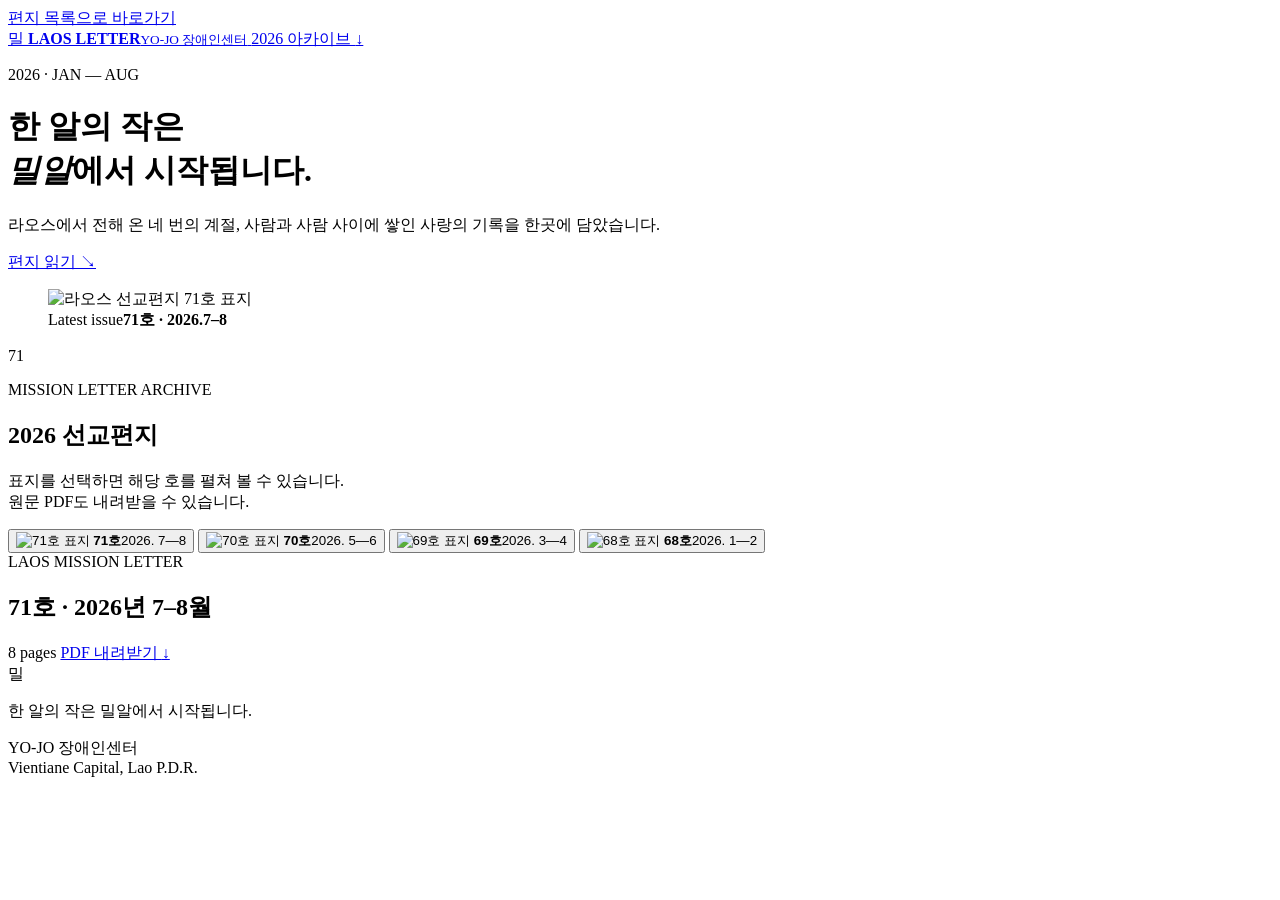
==== index.html @ 635e32bf "Initialize 2026 Laos mission letter archive" ====
<!doctype html>
<html lang="ko">
<head>
  <meta charset="utf-8">
  <meta name="viewport" content="width=device-width, initial-scale=1">
  <meta name="description" content="YO-JO 장애인센터 2026년 1월부터 8월까지의 라오스 선교편지 아카이브">
  <title>라오스 선교편지 · 2026</title>
  <link rel="stylesheet" href="styles.css">
</head>
<body>
  <a class="skip-link" href="#letters">편지 목록으로 바로가기</a>
  <header class="masthead">
    <nav class="nav shell" aria-label="주요 메뉴">
      <a class="brand" href="#top" aria-label="처음으로">
        <span class="brand-mark" aria-hidden="true">밀</span>
        <span><b>LAOS LETTER</b><small>YO-JO 장애인센터</small></span>
      </a>
      <a class="nav-link" href="#letters">2026 아카이브 <span>↓</span></a>
    </nav>

    <div id="top" class="hero shell">
      <div class="hero-copy">
        <p class="eyebrow">2026 · JAN — AUG</p>
        <h1>한 알의 작은<br><em>밀알</em>에서 시작됩니다.</h1>
        <p class="intro">라오스에서 전해 온 네 번의 계절, 사람과 사람 사이에 쌓인 사랑의 기록을 한곳에 담았습니다.</p>
        <a class="primary-button" href="#letters">편지 읽기 <span aria-hidden="true">↘</span></a>
      </div>
      <figure class="hero-cover">
        <img src="assets/pages/71-1.jpg" alt="라오스 선교편지 71호 표지" width="992" height="1403">
        <figcaption><span>Latest issue</span><b>71호 · 2026.7–8</b></figcaption>
      </figure>
      <div class="issue-number" aria-hidden="true">71</div>
    </div>
  </header>

  <main id="letters" class="archive shell">
    <div class="section-heading">
      <div>
        <p class="eyebrow">MISSION LETTER ARCHIVE</p>
        <h2>2026 선교편지</h2>
      </div>
      <p>표지를 선택하면 해당 호를 펼쳐 볼 수 있습니다.<br>원문 PDF도 내려받을 수 있습니다.</p>
    </div>

    <div class="issue-grid" role="list">
      <button class="issue-card active" data-issue="71" role="listitem" aria-pressed="true">
        <span class="cover-wrap"><img src="assets/pages/71-1.jpg" alt="71호 표지" loading="lazy"></span>
        <span class="card-meta"><b>71호</b><span>2026. 7—8</span></span>
      </button>
      <button class="issue-card" data-issue="70" role="listitem" aria-pressed="false">
        <span class="cover-wrap"><img src="assets/pages/70-1.jpg" alt="70호 표지" loading="lazy"></span>
        <span class="card-meta"><b>70호</b><span>2026. 5—6</span></span>
      </button>
      <button class="issue-card" data-issue="69" role="listitem" aria-pressed="false">
        <span class="cover-wrap"><img src="assets/pages/69-1.jpg" alt="69호 표지" loading="lazy"></span>
        <span class="card-meta"><b>69호</b><span>2026. 3—4</span></span>
      </button>
      <button class="issue-card" data-issue="68" role="listitem" aria-pressed="false">
        <span class="cover-wrap"><img src="assets/pages/68-1.jpg" alt="68호 표지" loading="lazy"></span>
        <span class="card-meta"><b>68호</b><span>2026. 1—2</span></span>
      </button>
    </div>

    <section class="reader" aria-live="polite">
      <div class="reader-bar">
        <div><span id="reader-kicker">LAOS MISSION LETTER</span><h2 id="reader-title">71호 · 2026년 7–8월</h2></div>
        <div class="reader-actions">
          <span id="page-count">8 pages</span>
          <a id="pdf-link" href="assets/pdf/71.pdf" download>PDF 내려받기 <span aria-hidden="true">↓</span></a>
        </div>
      </div>
      <div id="page-stack" class="page-stack"></div>
    </section>
  </main>

  <footer>
    <div class="shell footer-inner">
      <div><span class="footer-mark">밀</span><p>한 알의 작은 밀알에서 시작됩니다.</p></div>
      <p>YO-JO 장애인센터<br>Vientiane Capital, Lao P.D.R.</p>
    </div>
  </footer>

  <script src="app.js"></script>
</body>
</html>
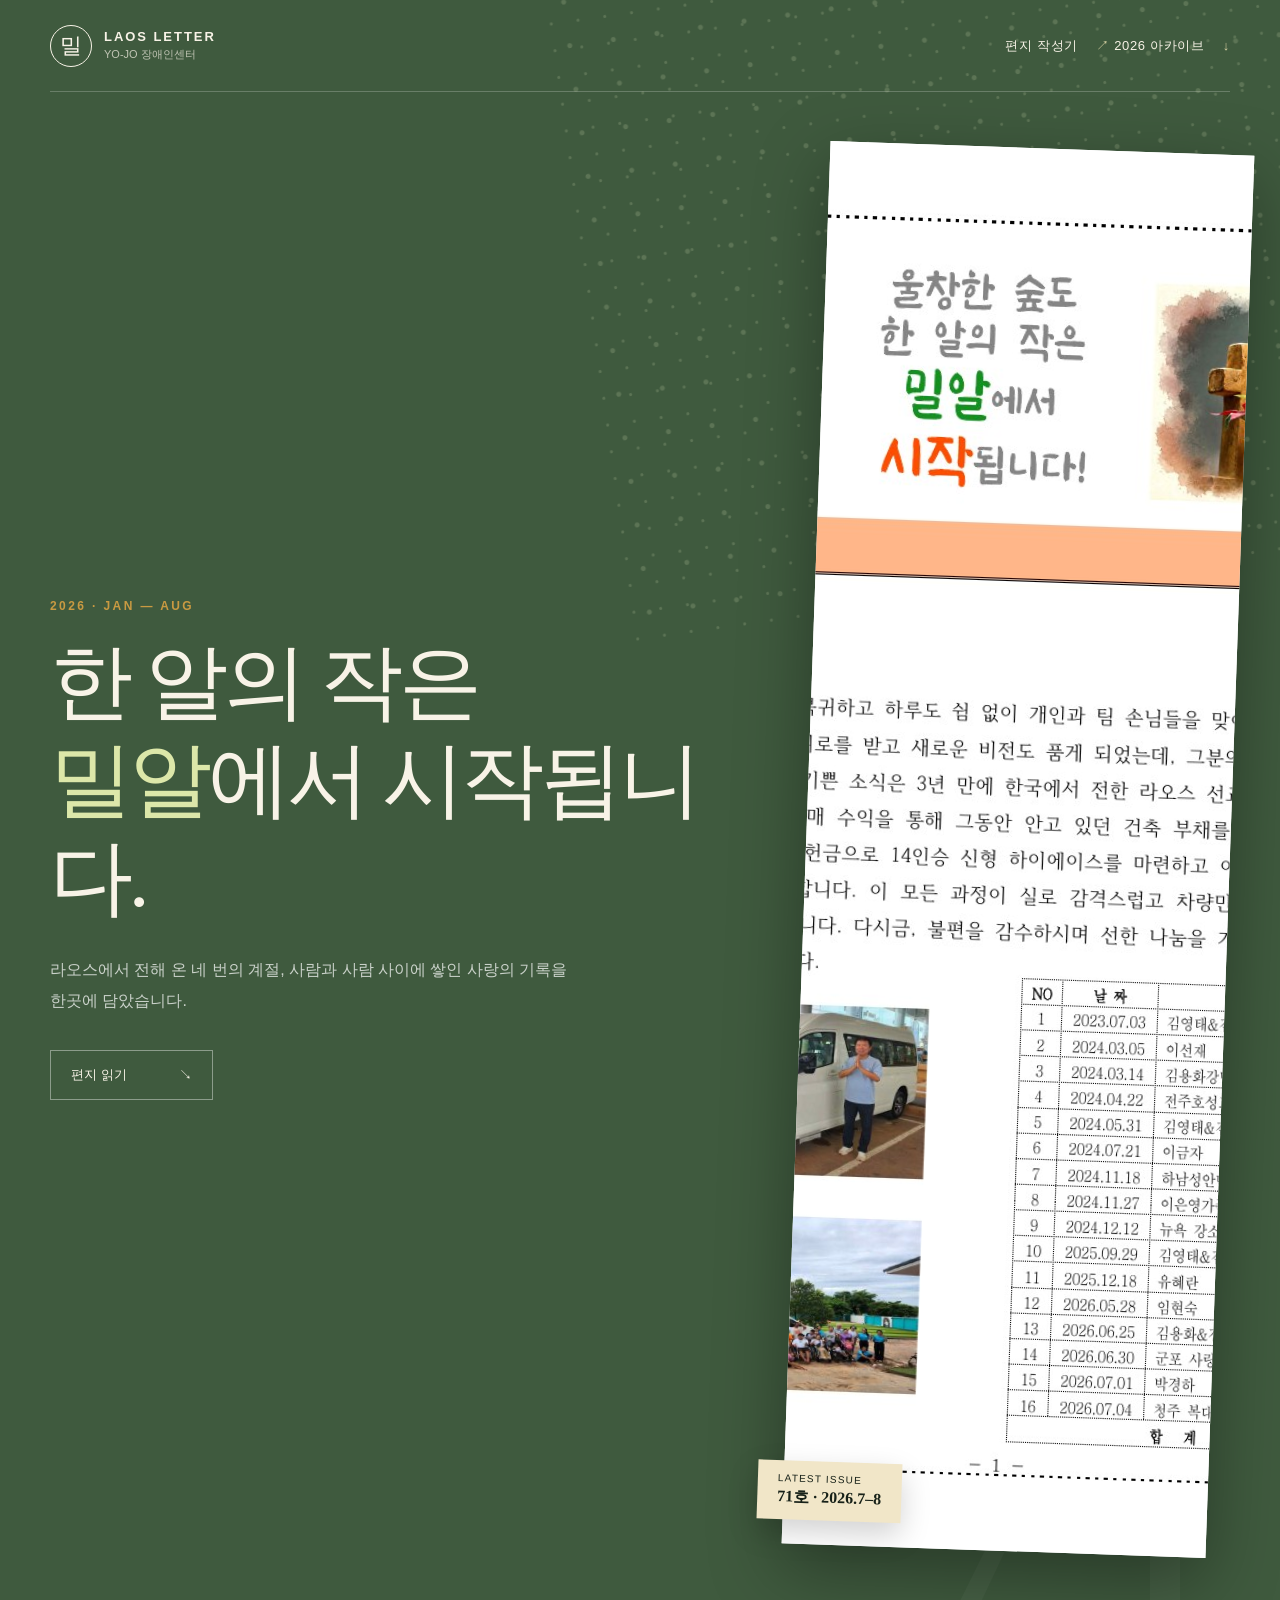
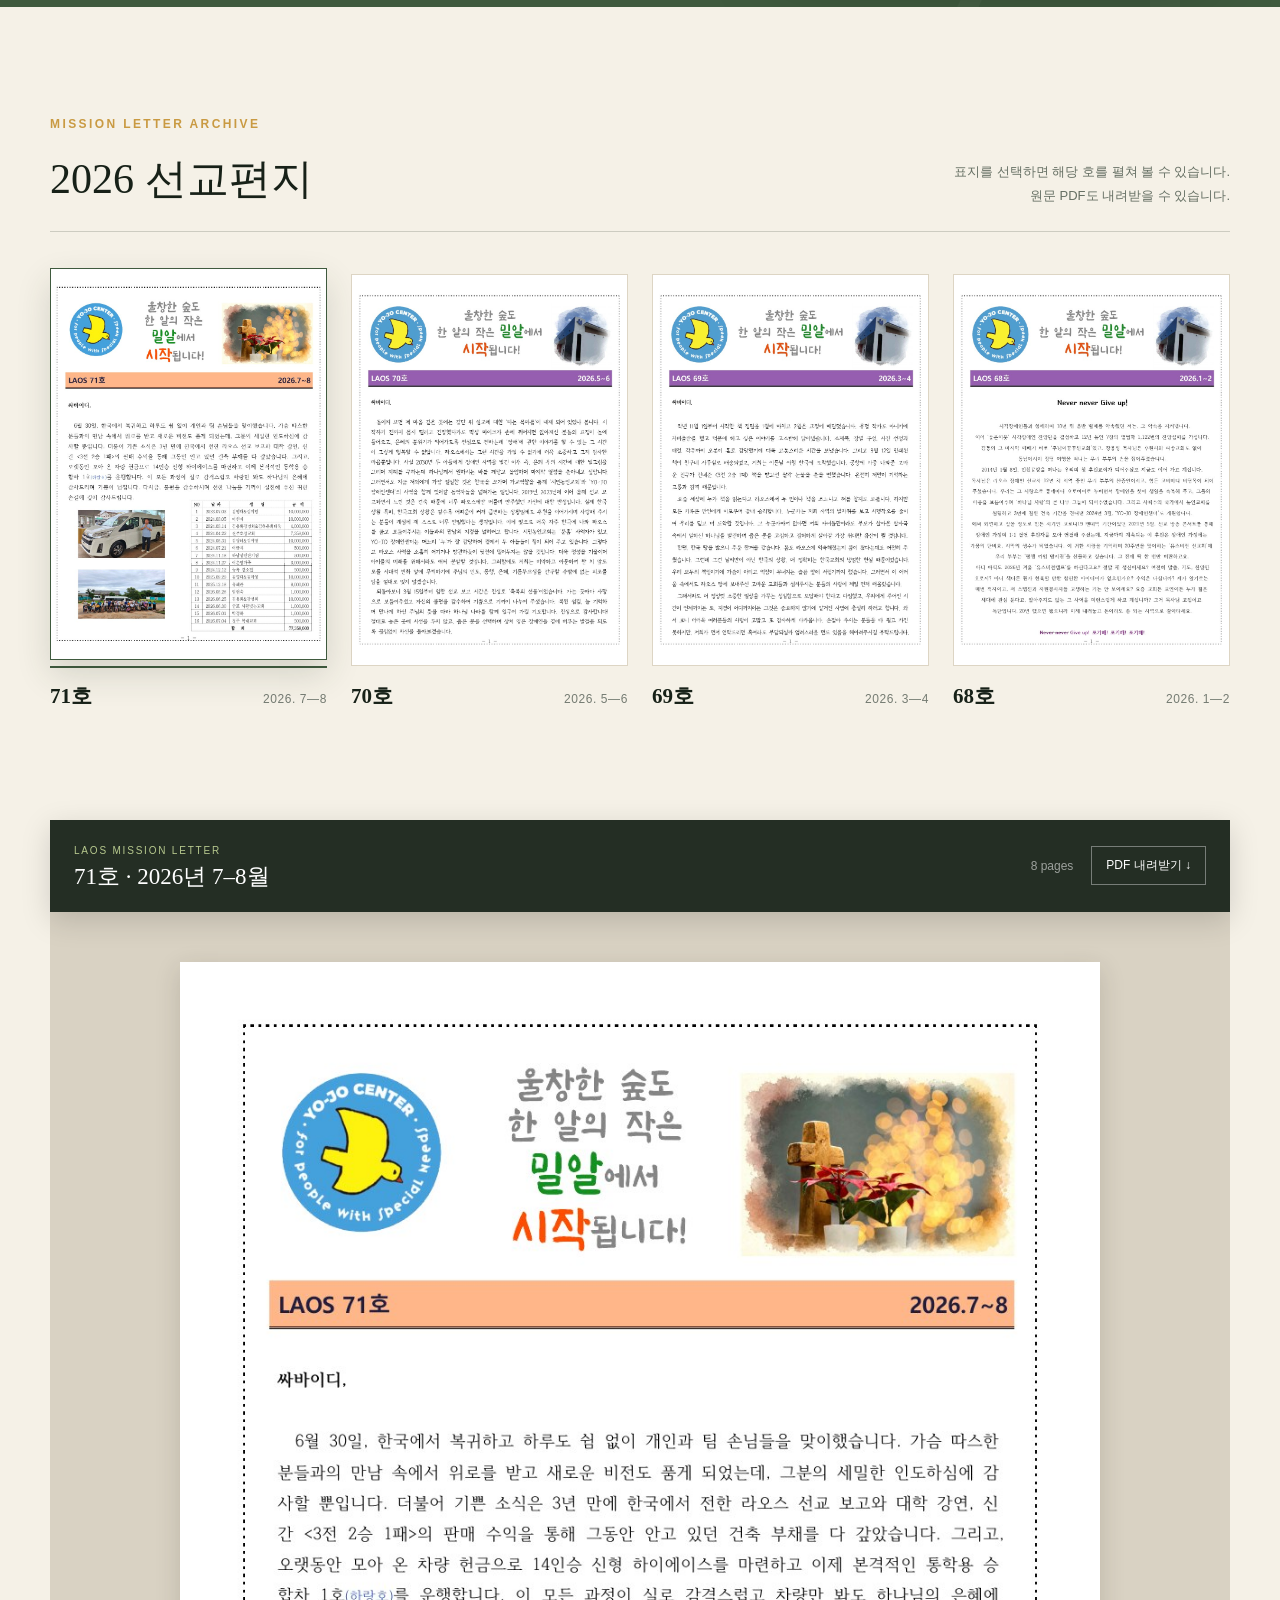
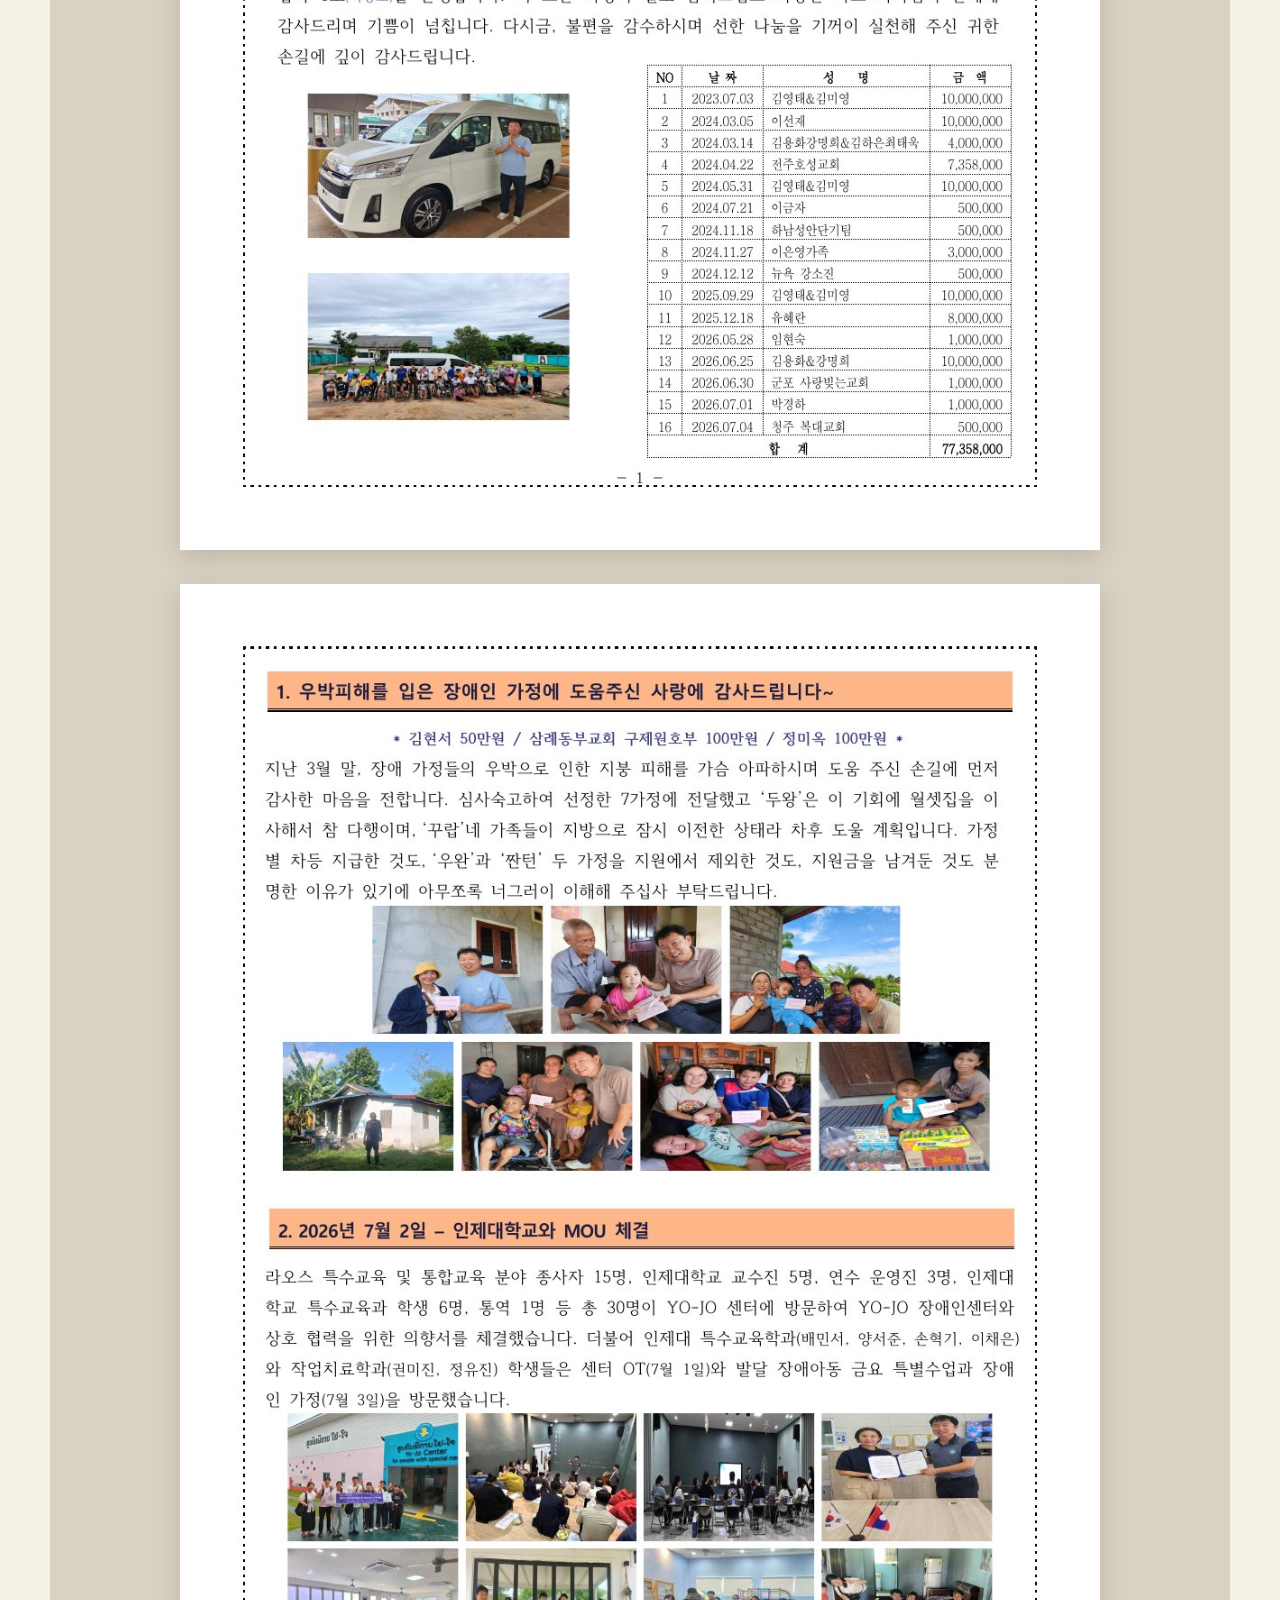
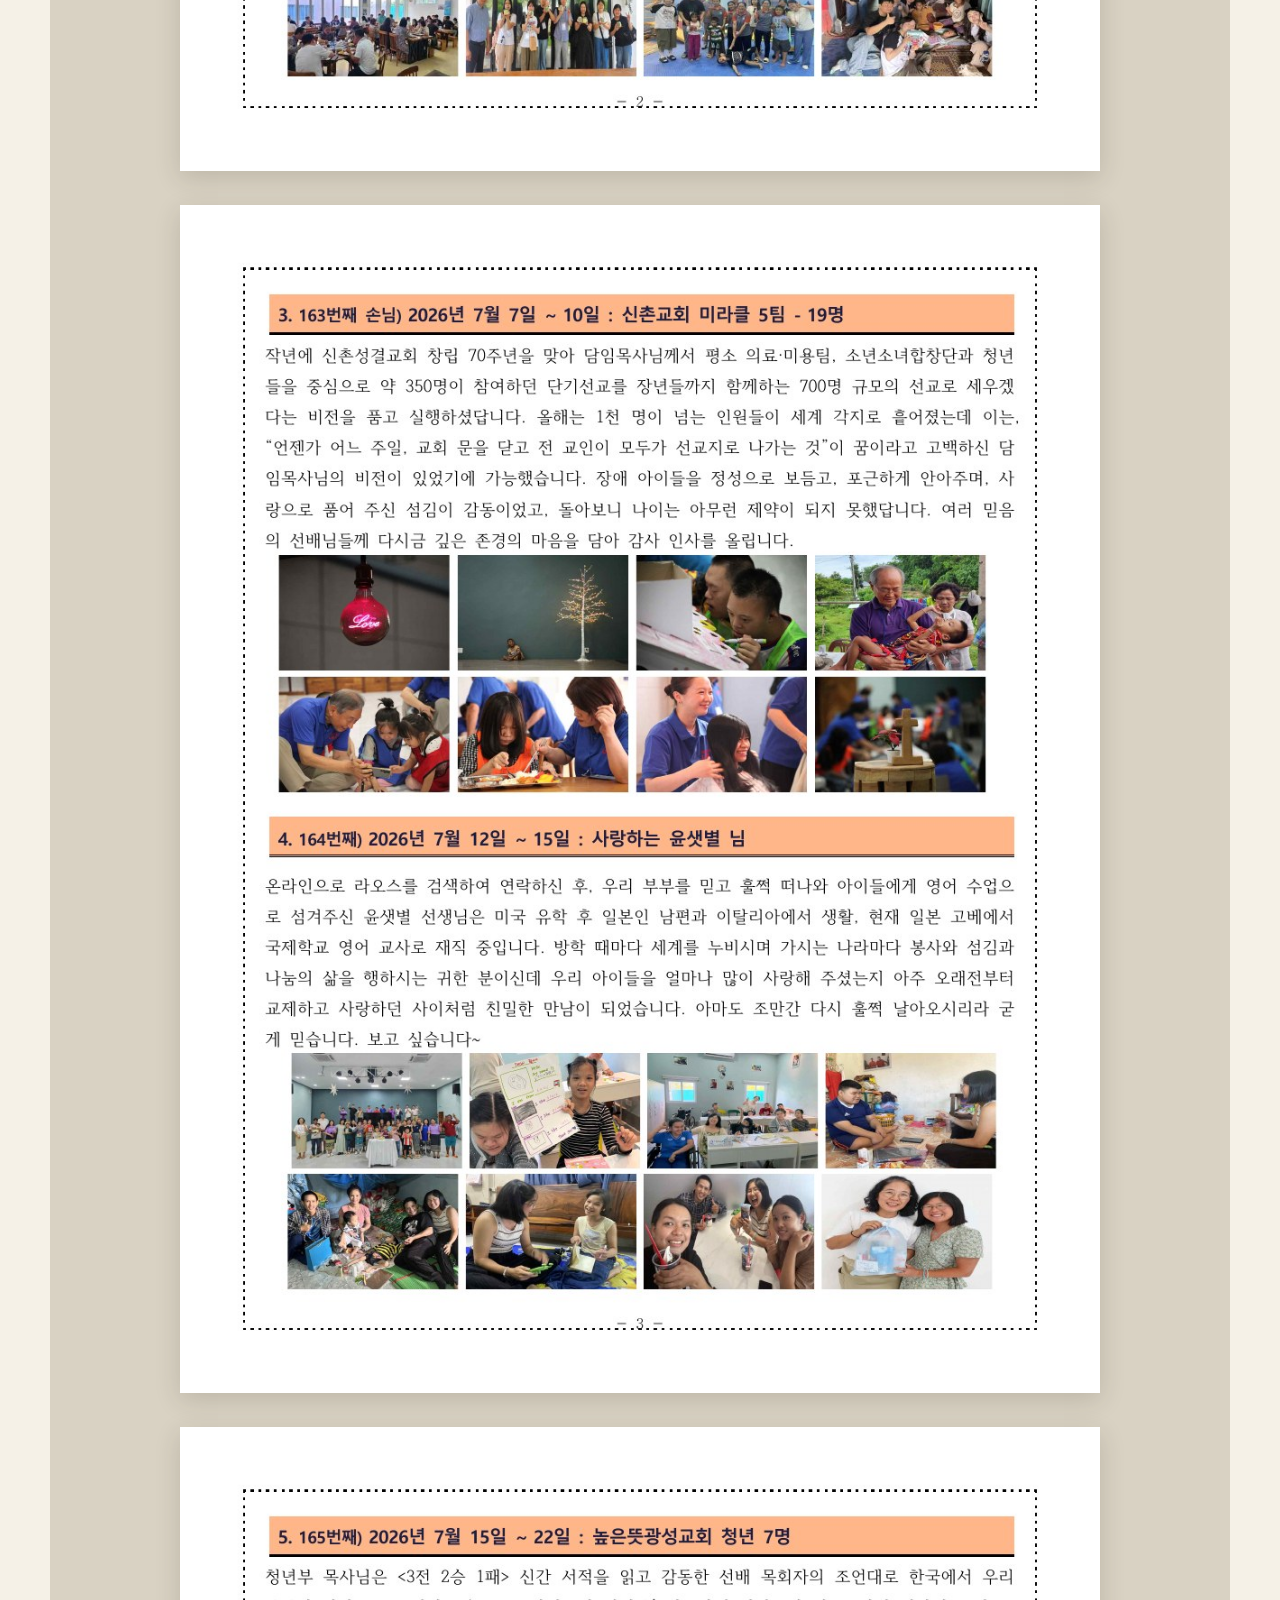
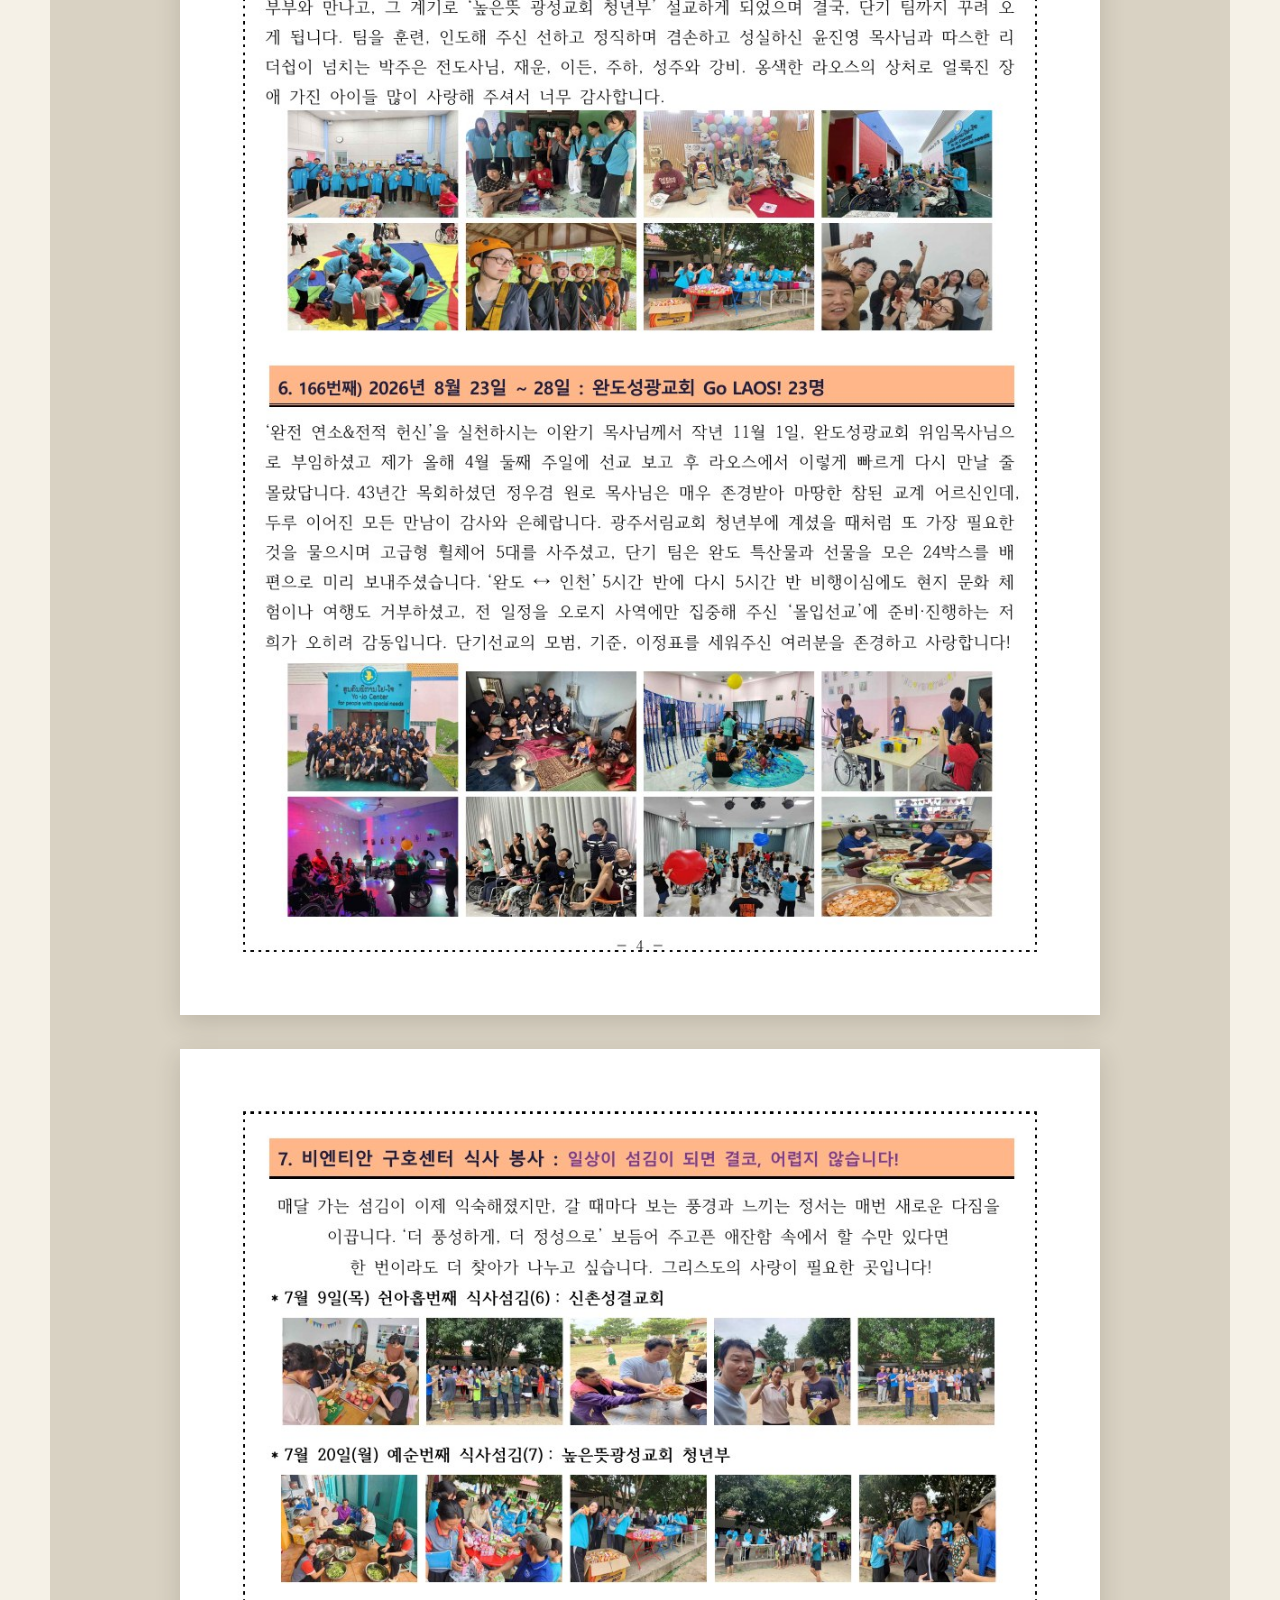
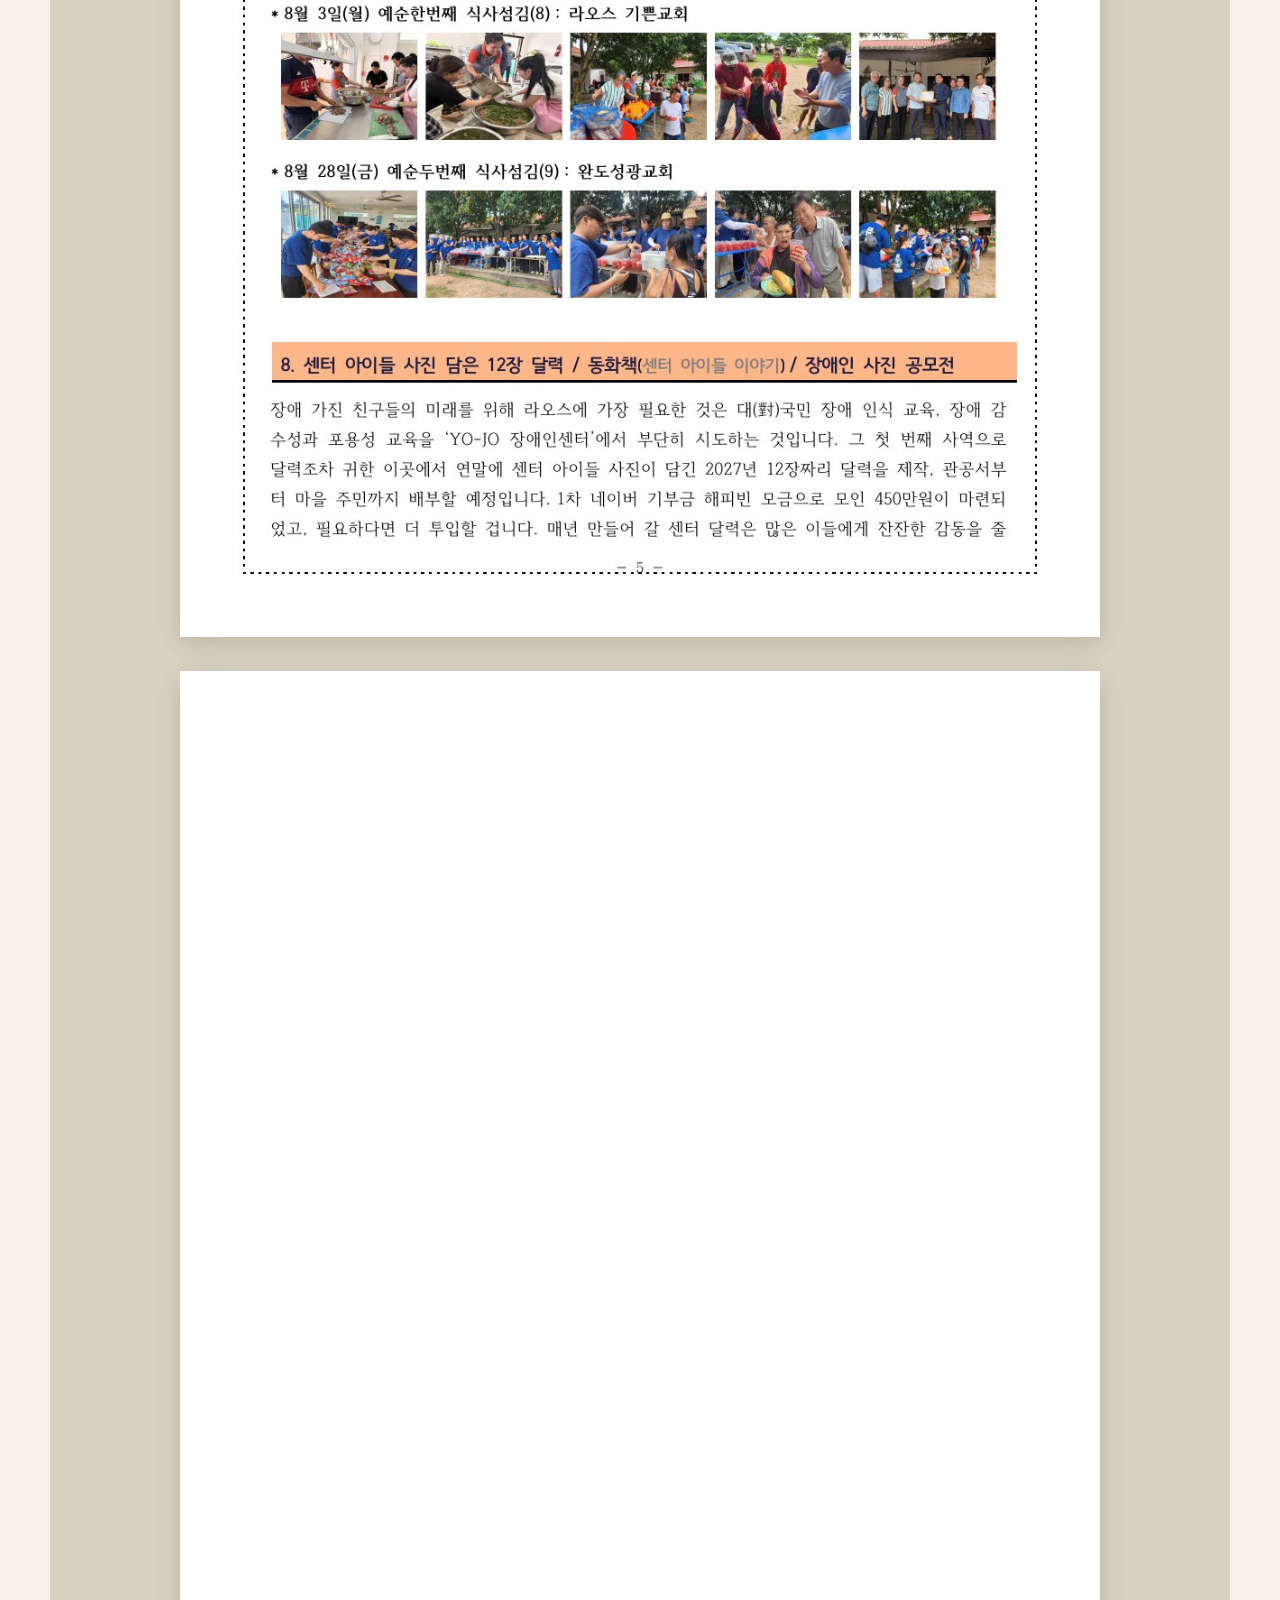
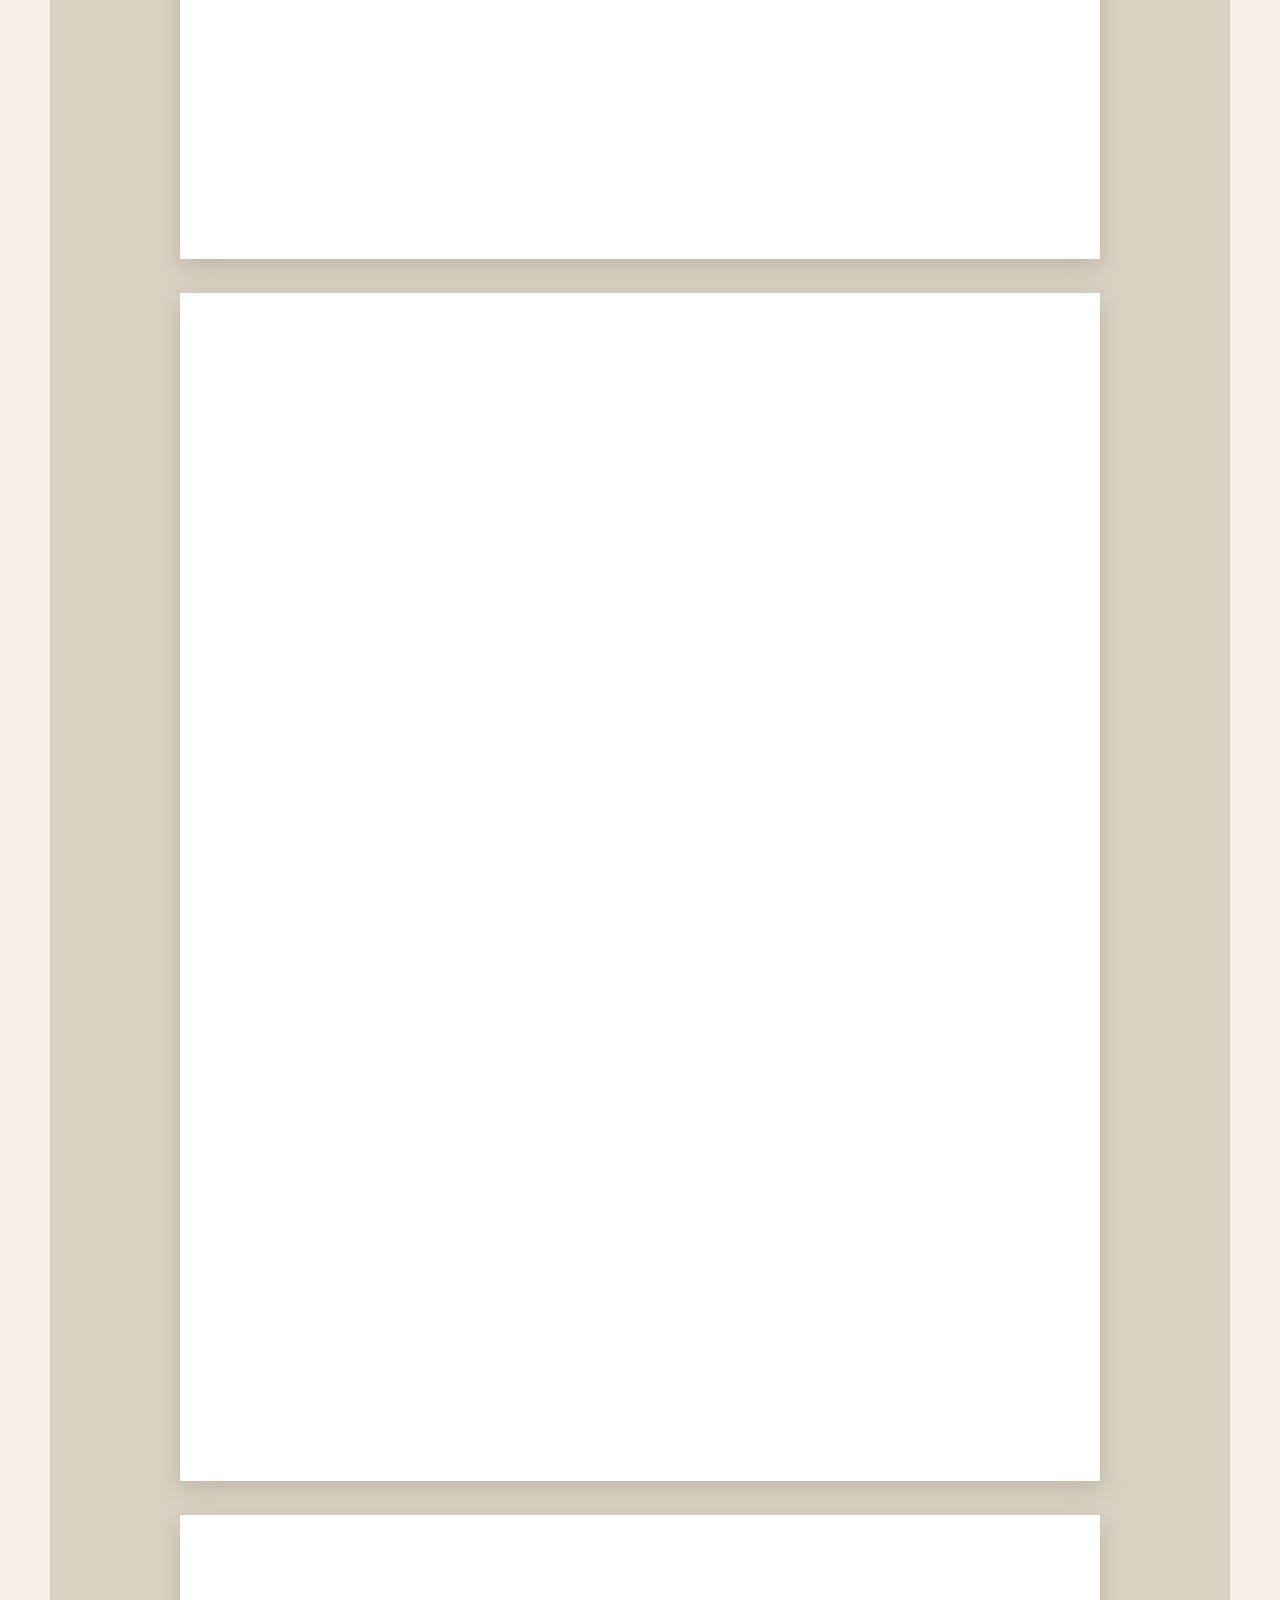
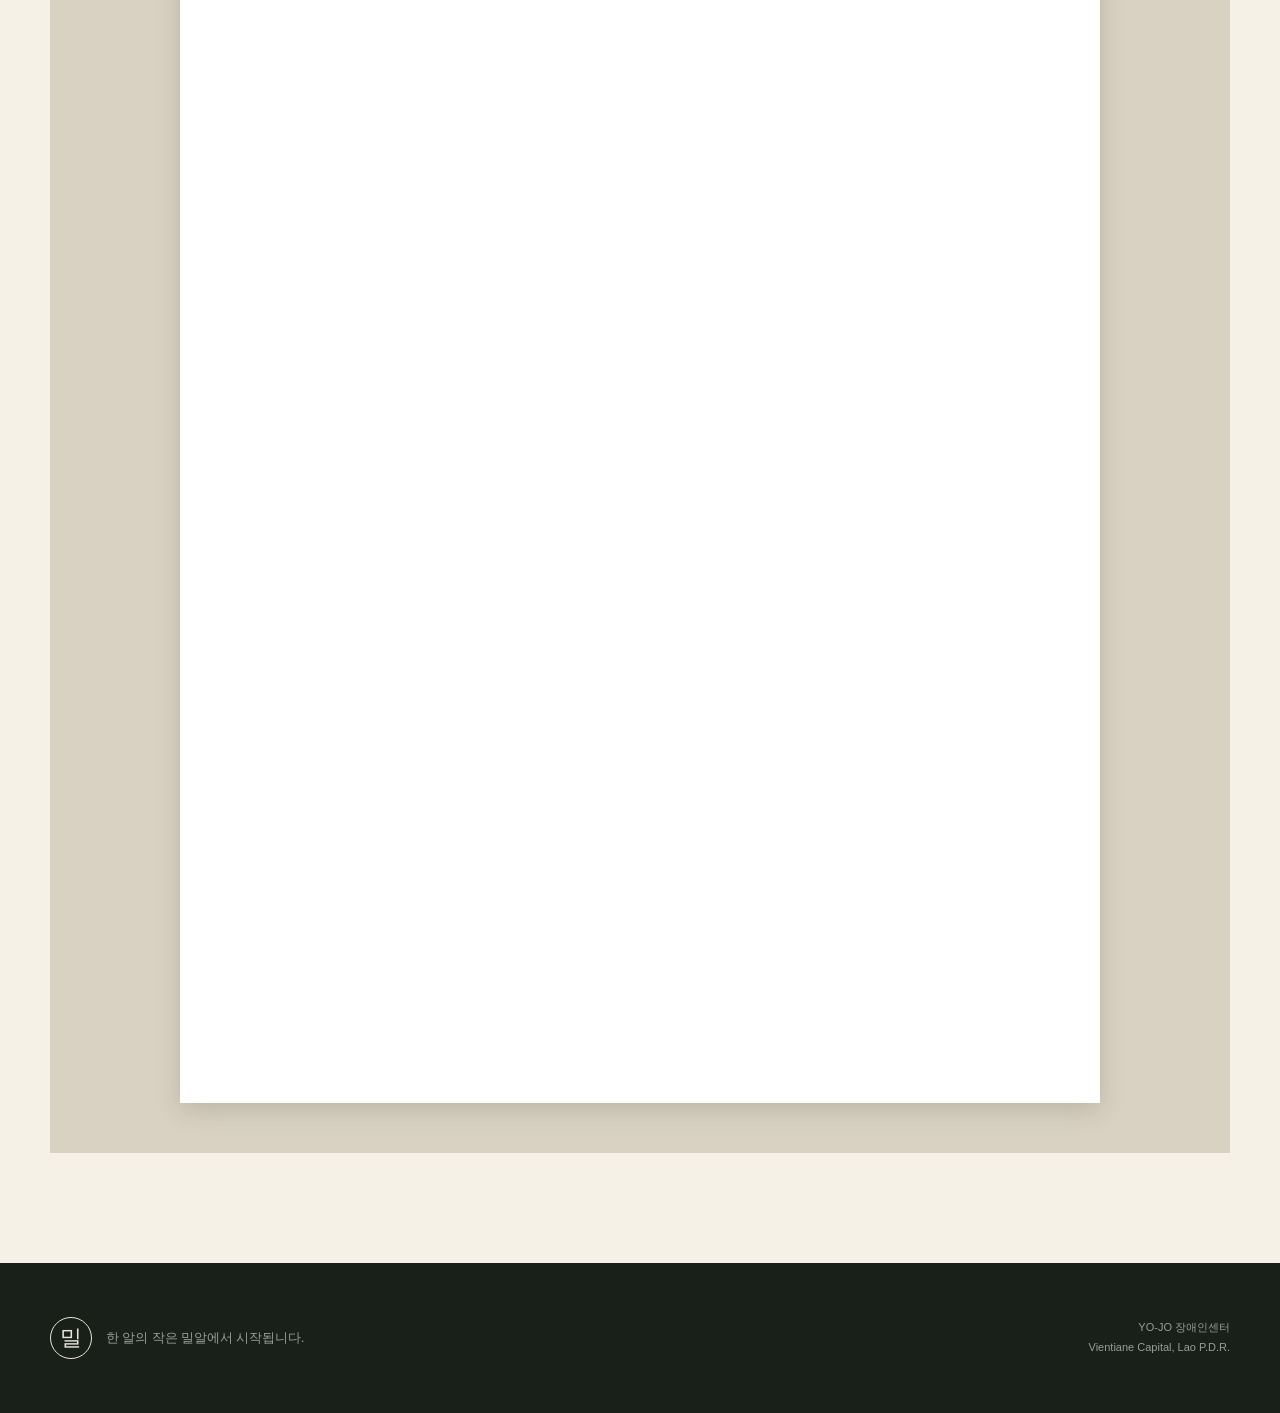
==== commit cc070659: "Add mission letter writer navigation" ====
--- a/index.html
+++ b/index.html
@@ -15,7 +15,10 @@
         <span class="brand-mark" aria-hidden="true">밀</span>
         <span><b>LAOS LETTER</b><small>YO-JO 장애인센터</small></span>
       </a>
-      <a class="nav-link" href="#letters">2026 아카이브 <span>↓</span></a>
+      <div class="nav-actions">
+        <a class="nav-link" href="writer.html">편지 작성기 <span>↗</span></a>
+        <a class="nav-link" href="#letters">2026 아카이브 <span>↓</span></a>
+      </div>
     </nav>
 
     <div id="top" class="hero shell">
--- a/styles.css
+++ b/styles.css
@@ -0,0 +1,102 @@
+:root {
+  --ink: #172118;
+  --paper: #f5f1e7;
+  --cream: #ebe3d2;
+  --green: #3f5a3e;
+  --leaf: #8eaa61;
+  --gold: #c99a42;
+  --line: rgba(23, 33, 24, .18);
+  --sans: "Pretendard", "Noto Sans KR", "Malgun Gothic", sans-serif;
+  --serif: "Gowun Batang", "KoPub Batang", "Batang", serif;
+}
+
+* { box-sizing: border-box; }
+html { scroll-behavior: smooth; }
+body { margin: 0; color: var(--ink); background: var(--paper); font-family: var(--sans); }
+img { max-width: 100%; display: block; }
+button, a { font: inherit; }
+a { color: inherit; }
+.shell { width: min(1180px, calc(100% - 40px)); margin-inline: auto; }
+.skip-link { position: fixed; left: 12px; top: -60px; z-index: 99; padding: 12px 18px; background: #fff; }
+.skip-link:focus { top: 12px; }
+
+.masthead { position: relative; overflow: hidden; min-height: 760px; color: #f8f3e7; background: var(--green); }
+.masthead::before { content: ""; position: absolute; inset: -10% -10% auto 45%; height: 760px; opacity: .18; background: radial-gradient(circle at 50% 40%, #dfe8bd 0 2px, transparent 3px), radial-gradient(circle at 25% 65%, #dfe8bd 0 1px, transparent 2px); background-size: 44px 44px, 27px 27px; transform: rotate(-8deg); }
+.nav { height: 92px; display: flex; align-items: center; justify-content: space-between; border-bottom: 1px solid rgba(255,255,255,.22); }
+.brand { display: flex; gap: 12px; align-items: center; text-decoration: none; }
+.brand-mark, .footer-mark { display: grid; place-items: center; width: 42px; height: 42px; border: 1px solid currentColor; border-radius: 50%; font-family: var(--serif); font-size: 22px; }
+.brand b { display: block; font-size: 13px; letter-spacing: .15em; }
+.brand small { display: block; margin-top: 3px; opacity: .7; font-size: 11px; }
+.nav-link { text-decoration: none; font-size: 13px; letter-spacing: .05em; }
+.nav-link span { margin-left: 14px; color: #d8d2a3; }
+.hero { position: relative; display: grid; grid-template-columns: 1.1fr .7fr; align-items: center; gap: 90px; min-height: 650px; padding-block: 56px; }
+.hero-copy { position: relative; z-index: 2; }
+.eyebrow { margin: 0 0 20px; color: var(--gold); font-size: 12px; font-weight: 700; letter-spacing: .2em; }
+.hero h1 { margin: 0; font-family: var(--serif); font-size: clamp(48px, 6.5vw, 86px); line-height: 1.18; letter-spacing: -.05em; font-weight: 400; }
+.hero h1 em { color: #dce7a9; font-style: normal; }
+.intro { width: min(520px, 100%); margin: 28px 0 34px; color: rgba(255,255,255,.72); line-height: 1.9; word-break: keep-all; }
+.primary-button { display: inline-flex; align-items: center; gap: 52px; padding: 15px 20px; border: 1px solid rgba(255,255,255,.4); text-decoration: none; font-size: 13px; transition: .2s ease; }
+.primary-button:hover { color: var(--ink); background: #f3ead9; }
+.hero-cover { position: relative; z-index: 2; margin: 0; transform: rotate(2deg); box-shadow: 0 24px 70px rgba(0,0,0,.35); background: #fff; }
+.hero-cover img { aspect-ratio: 1 / 1.414; object-fit: cover; object-position: top; }
+.hero-cover figcaption { position: absolute; left: -26px; bottom: 24px; display: flex; flex-direction: column; padding: 12px 20px; color: var(--ink); background: #f1e6c8; box-shadow: 0 12px 30px rgba(0,0,0,.18); }
+.hero-cover figcaption span { font-size: 10px; text-transform: uppercase; letter-spacing: .12em; }
+.hero-cover figcaption b { margin-top: 3px; font-family: var(--serif); font-size: 16px; }
+.issue-number { position: absolute; right: -20px; bottom: -110px; font-family: var(--serif); font-size: 360px; line-height: 1; color: rgba(255,255,255,.035); }
+
+.archive { padding-block: 110px; }
+.section-heading { display: flex; justify-content: space-between; align-items: end; margin-bottom: 42px; padding-bottom: 24px; border-bottom: 1px solid var(--line); }
+.section-heading h2 { margin: 0; font-family: var(--serif); font-size: 42px; font-weight: 400; }
+.section-heading > p { margin: 0; color: #667064; text-align: right; line-height: 1.8; font-size: 13px; }
+.issue-grid { display: grid; grid-template-columns: repeat(4, 1fr); gap: 24px; }
+.issue-card { padding: 0; border: 0; color: inherit; background: none; text-align: left; cursor: pointer; }
+.cover-wrap { display: block; overflow: hidden; aspect-ratio: 1 / 1.414; background: #ddd5c4; border: 1px solid transparent; transition: .25s ease; }
+.cover-wrap img { width: 100%; height: 100%; object-fit: cover; object-position: top; filter: saturate(.84); transition: .35s ease; }
+.issue-card:hover .cover-wrap, .issue-card.active .cover-wrap { border-color: var(--green); transform: translateY(-6px); box-shadow: 0 14px 32px rgba(43,56,40,.16); }
+.issue-card:hover img, .issue-card.active img { filter: saturate(1); transform: scale(1.015); }
+.card-meta { display: flex; justify-content: space-between; align-items: baseline; padding-top: 14px; border-top: 2px solid transparent; }
+.card-meta b { font-family: var(--serif); font-size: 21px; }
+.card-meta span { color: #747b72; font-size: 12px; letter-spacing: .05em; }
+.issue-card.active .card-meta { border-color: var(--green); }
+
+.reader { margin-top: 110px; }
+.reader-bar { position: sticky; top: 0; z-index: 10; display: flex; justify-content: space-between; align-items: center; gap: 20px; padding: 20px 24px; color: #fff; background: rgba(23,33,24,.94); backdrop-filter: blur(12px); box-shadow: 0 8px 28px rgba(0,0,0,.15); }
+.reader-bar h2 { margin: 3px 0 0; font-family: var(--serif); font-size: 23px; font-weight: 400; }
+#reader-kicker { color: #b7c98e; font-size: 10px; letter-spacing: .18em; }
+.reader-actions { display: flex; gap: 18px; align-items: center; }
+.reader-actions > span { color: rgba(255,255,255,.55); font-size: 12px; }
+.reader-actions a { padding: 10px 14px; border: 1px solid rgba(255,255,255,.38); text-decoration: none; font-size: 12px; }
+.reader-actions a:hover { color: var(--ink); background: #fff; }
+.page-stack { display: grid; gap: 34px; justify-items: center; padding: 50px clamp(16px, 6vw, 70px); background: #d9d2c3; }
+.page-stack img { width: min(920px, 100%); height: auto; background: #fff; box-shadow: 0 7px 24px rgba(45,38,27,.16); }
+.page-stack.loading { min-height: 480px; opacity: .55; }
+
+footer { padding: 54px 0; color: #e8e5da; background: #182019; }
+.footer-inner, .footer-inner > div { display: flex; align-items: center; justify-content: space-between; gap: 14px; }
+.footer-inner p { margin: 0; color: rgba(255,255,255,.56); font-family: var(--serif); font-size: 13px; line-height: 1.8; }
+.footer-inner > p { text-align: right; font-family: var(--sans); font-size: 11px; }
+
+@media (max-width: 780px) {
+  .shell { width: min(100% - 28px, 1180px); }
+  .masthead { min-height: auto; }
+  .nav { height: 76px; }
+  .nav-link { display: none; }
+  .hero { grid-template-columns: 1fr; gap: 46px; padding-block: 54px 78px; }
+  .hero h1 { font-size: clamp(43px, 13vw, 66px); }
+  .hero-cover { width: 78%; margin-left: auto; }
+  .archive { padding-block: 72px; }
+  .section-heading { align-items: start; }
+  .section-heading > p { display: none; }
+  .issue-grid { grid-template-columns: repeat(2, 1fr); gap: 34px 14px; }
+  .reader { margin-top: 80px; }
+  .reader-bar { align-items: flex-start; padding: 16px; }
+  .reader-actions > span { display: none; }
+  .reader-actions a { white-space: nowrap; }
+  .page-stack { gap: 16px; padding: 22px 10px; }
+  .footer-inner { align-items: flex-start; }
+}
+
+@media (prefers-reduced-motion: reduce) {
+  html { scroll-behavior: auto; }
+  *, *::before, *::after { transition: none !important; }
+}
